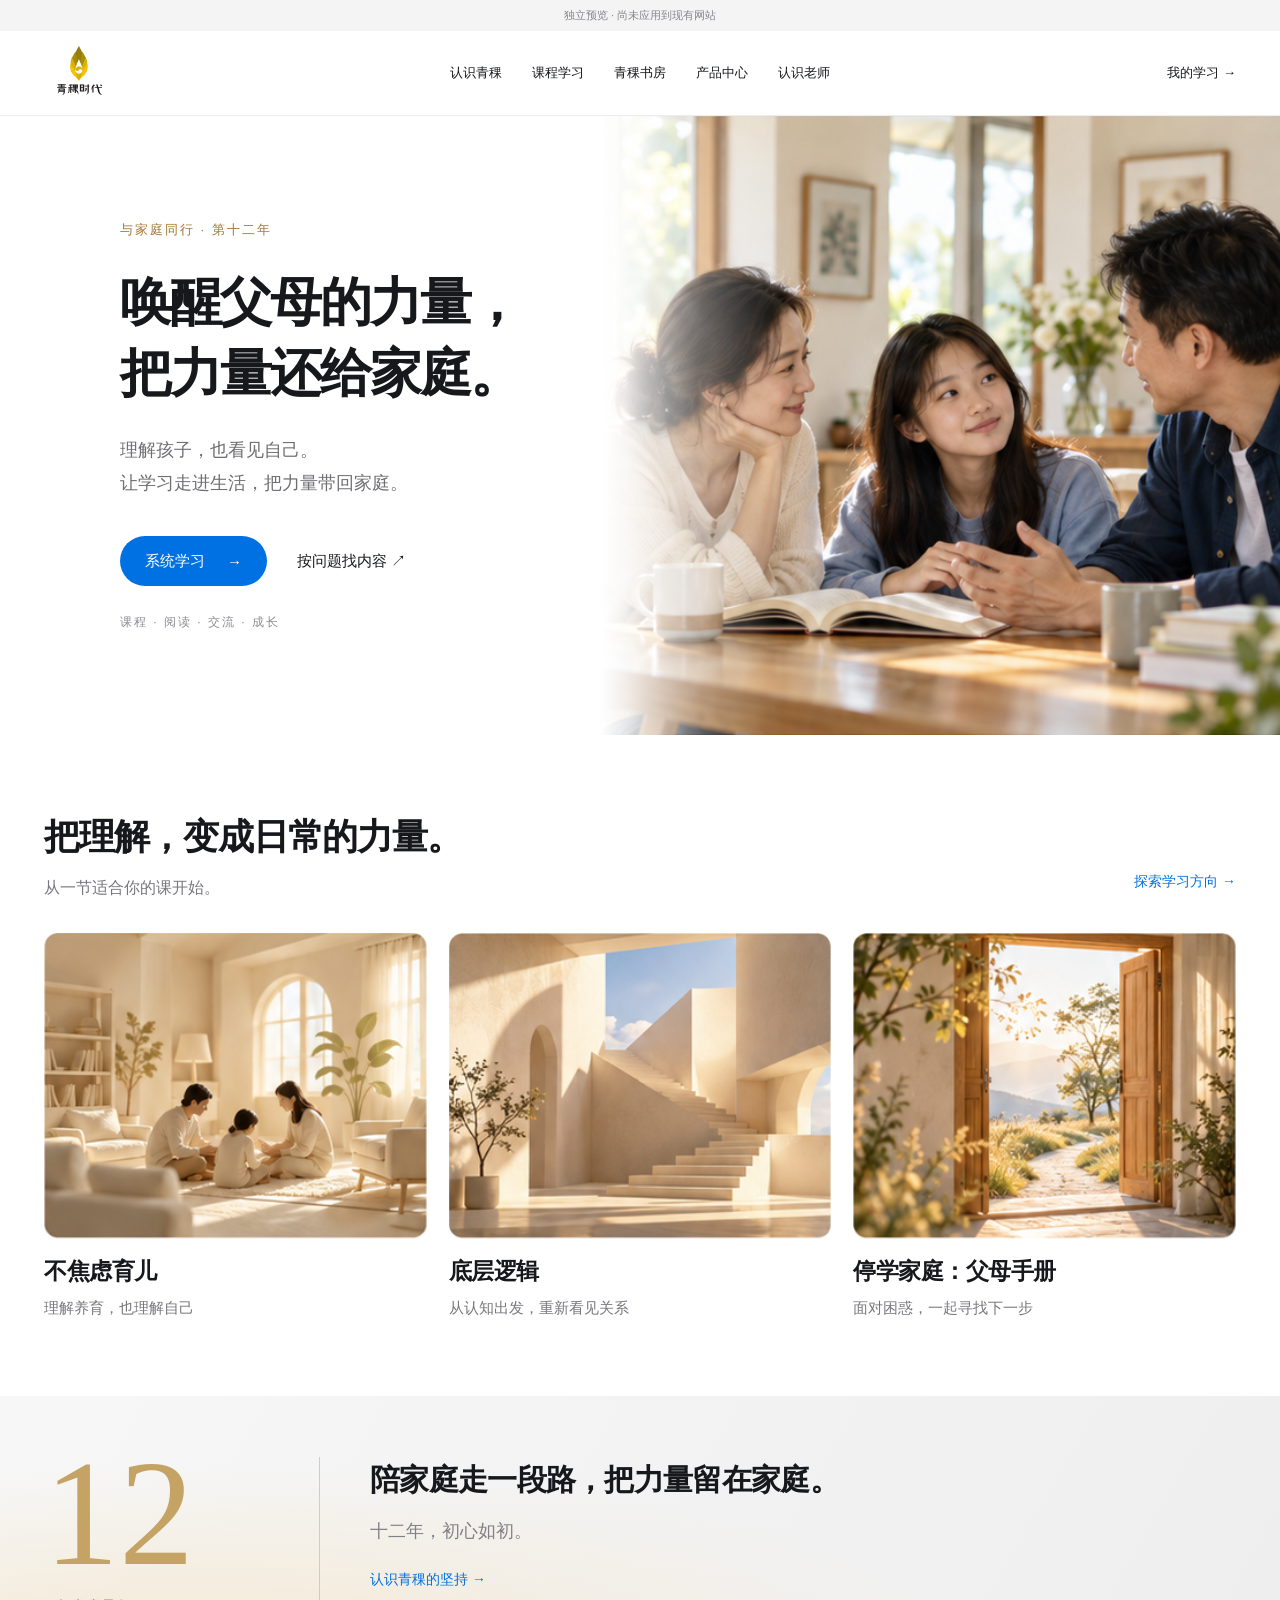
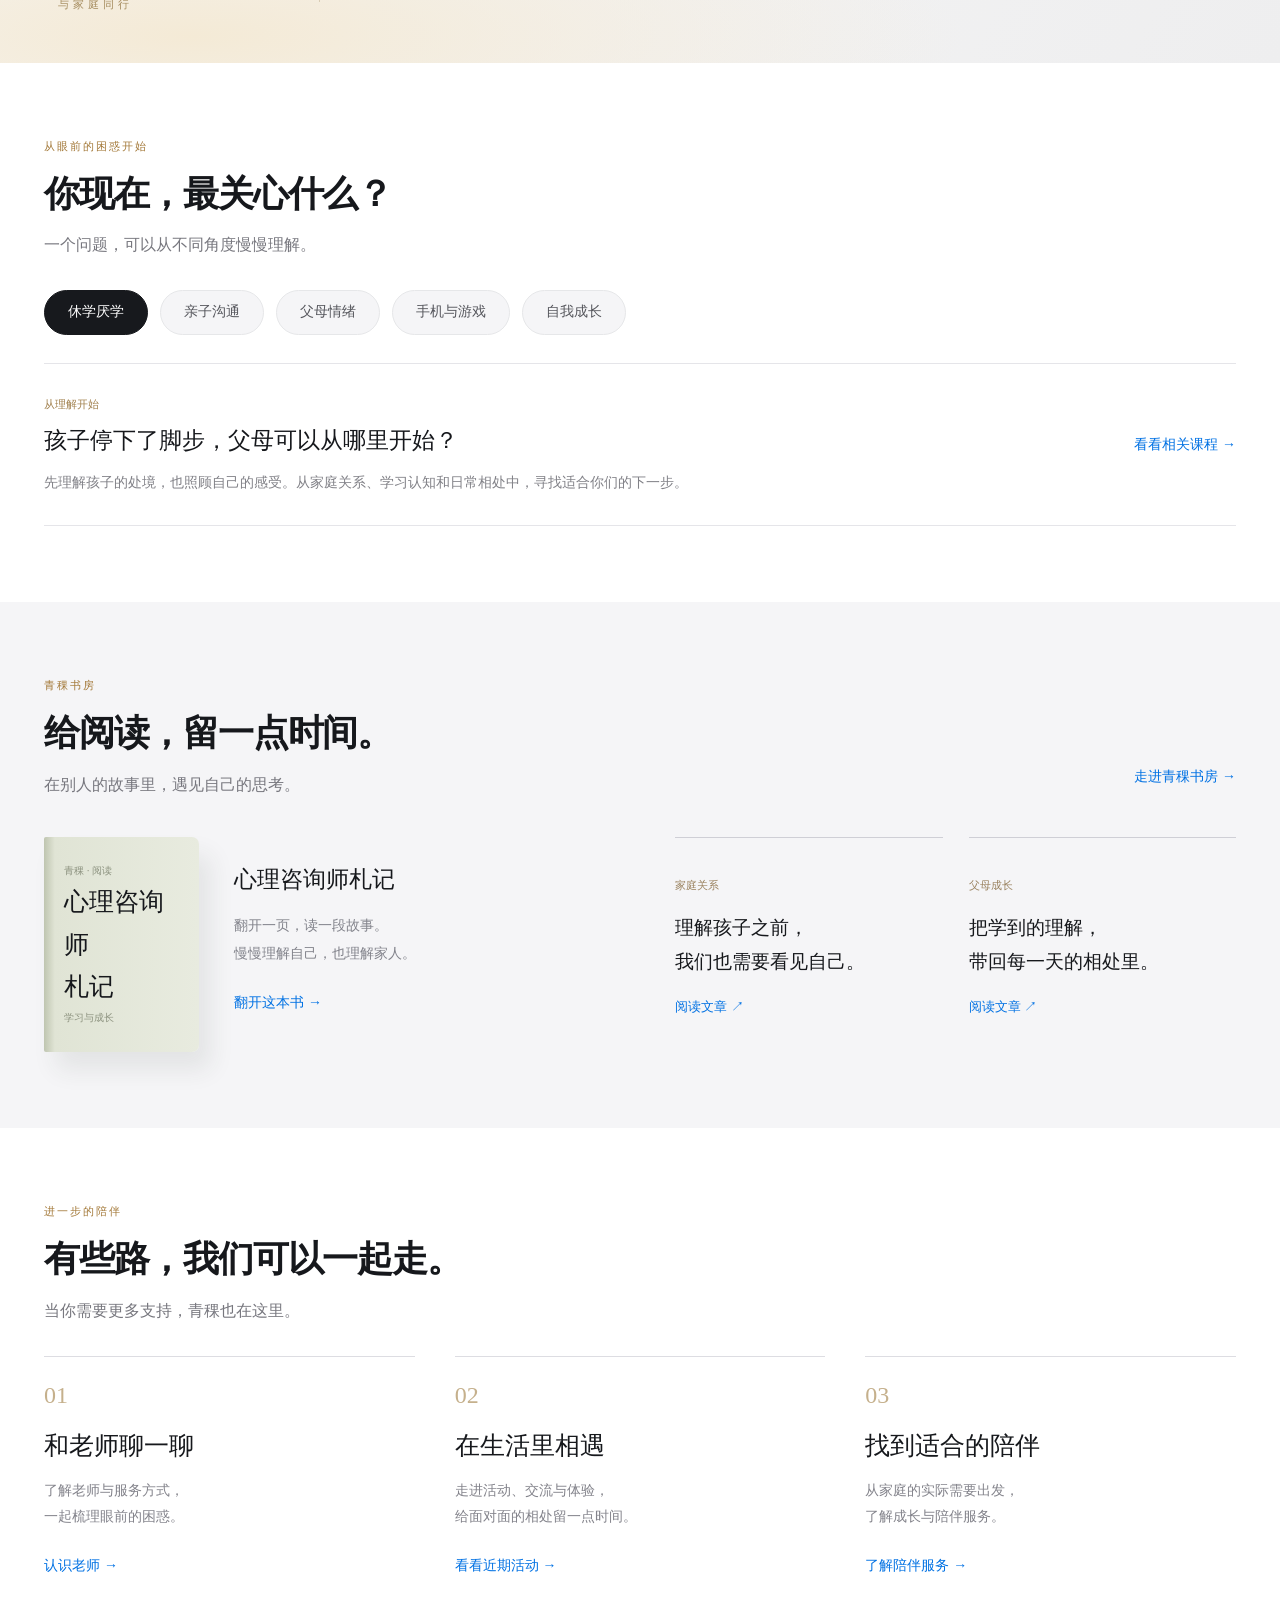
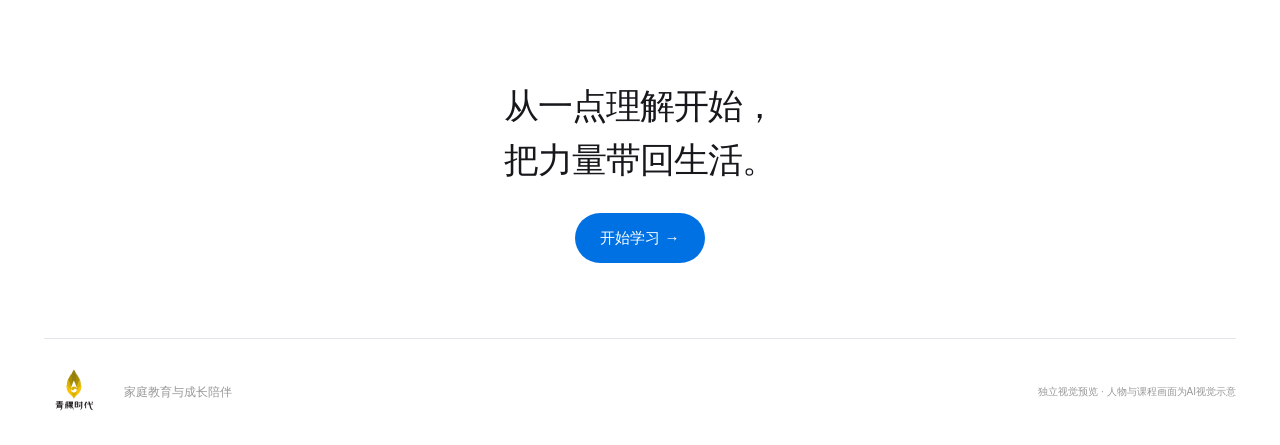
==== home-v2/index.html @ 6da7b911 "Add Qingke family learning homepage v2 preview" ====
<!doctype html>
<html lang="zh-CN"><head><meta charset="utf-8"><meta name="viewport" content="width=device-width,initial-scale=1"><title>青稞 · 首页视觉预览第二版</title><link rel="stylesheet" href="v2.css"></head>
<body><div class="preview-label">独立预览 · 尚未应用到现有网站</div><header><div class="navigation"><a href="#top" aria-label="青稞时代"><img src="logo.png" alt="青稞时代"></a><nav aria-label="主导航"><a href="#brand">认识青稞</a><a href="#courses">课程学习</a><a href="#reading">青稞书房</a><a href="#support">产品中心</a><a href="#support">认识老师</a></nav><a class="account" href="#courses">我的学习 →</a></div></header>
<main id="top"><section class="hero"><div class="hero-media" role="img" aria-label="一家人在明亮的家中围坐交流，图片为AI生成的视觉示意"></div><div class="hero-content"><p class="eyebrow">与家庭同行 · 第十二年</p><h1>唤醒父母的力量，<br>把力量还给家庭。</h1><p class="intro">理解孩子，也看见自己。<br>让学习走进生活，把力量带回家庭。</p><div class="hero-actions"><a class="primary" href="#courses">系统学习 <span>→</span></a><a class="text-link" href="#topics">按问题找内容 ↗</a></div><p class="hero-caption">课程 · 阅读 · 交流 · 成长</p></div></section>
<section class="section courses" id="courses"><div class="section-heading"><div><h2>把理解，变成日常的力量。</h2><p>从一节适合你的课开始。</p></div><a href="#topics">探索学习方向 →</a></div><div class="course-grid">
<a class="course" href="#" data-course="不焦虑育儿"><div class="cover cover-one" role="img" aria-label="温暖家中的家庭微缩场景"></div><h3>不焦虑育儿</h3><p>理解养育，也理解自己</p></a>
<a class="course" href="#" data-course="底层逻辑"><div class="cover cover-two" role="img" aria-label="阳光中的建筑与阶梯"></div><h3>底层逻辑</h3><p>从认知出发，重新看见关系</p></a>
<a class="course" href="#" data-course="停学家庭：父母手册"><div class="cover cover-three" role="img" aria-label="通向自然的敞开门与小路"></div><h3>停学家庭：父母手册</h3><p>面对困惑，一起寻找下一步</p></a></div></section>
<section class="brand" id="brand"><div class="brand-inner"><div class="number">12<span>与家庭同行</span></div><div><h2>陪家庭走一段路，<br class="mobile">把力量留在家庭。</h2><p>十二年，初心如初。</p><button class="plain-link" data-message="扎根中国家庭的真实生活，以学习启发觉察，以交流增进理解，陪伴父母把所学带回日常。">认识青稞的坚持 →</button></div></div></section>
<section class="section topics" id="topics"><div class="section-heading"><div><p class="eyebrow">从眼前的困惑开始</p><h2>你现在，最关心什么？</h2><p>一个问题，可以从不同角度慢慢理解。</p></div></div><div class="topic-buttons" aria-label="选择关心的问题"><button aria-pressed="true">休学厌学</button><button aria-pressed="false">亲子沟通</button><button aria-pressed="false">父母情绪</button><button aria-pressed="false">手机与游戏</button><button aria-pressed="false">自我成长</button></div><div class="topic-detail"><div><span class="topic-label">从理解开始</span><h3 id="topic-title">孩子停下了脚步，父母可以从哪里开始？</h3><p id="topic-text">先理解孩子的处境，也照顾自己的感受。从家庭关系、学习认知和日常相处中，寻找适合你们的下一步。</p></div><a id="topic-course" href="#courses">看看相关课程 →</a></div></section>
<section class="reading" id="reading"><div class="section reading-inner"><div class="section-heading"><div><p class="eyebrow">青稞书房</p><h2>给阅读，留一点时间。</h2><p>在别人的故事里，遇见自己的思考。</p></div><button class="plain-link" data-message="此处将进入青稞书房，呈现书籍与精选文章。当前为首页布局预览。">走进青稞书房 →</button></div><div class="reading-grid"><div class="book-feature"><div class="book"><small>青稞 · 阅读</small><strong>心理咨询师<br>札记</strong><small>学习与成长</small></div><div><h3>心理咨询师札记</h3><p>翻开一页，读一段故事。<br>慢慢理解自己，也理解家人。</p><button class="plain-link" data-message="这里将打开《心理咨询师札记》的阅读页面。">翻开这本书 →</button></div></div><div class="articles"><button data-message="文章标题为本次排版示意，正式应用时关联现有文章。"><small>家庭关系</small><h3>理解孩子之前，<br>我们也需要看见自己。</h3><span>阅读文章 ↗</span></button><button data-message="文章标题为本次排版示意，正式应用时关联现有文章。"><small>父母成长</small><h3>把学到的理解，<br>带回每一天的相处里。</h3><span>阅读文章 ↗</span></button></div></div></div></section>
<section class="section" id="support"><div class="section-heading"><div><p class="eyebrow">进一步的陪伴</p><h2>有些路，我们可以一起走。</h2><p>当你需要更多支持，青稞也在这里。</p></div></div><div class="support-grid"><article><span>01</span><h3>和老师聊一聊</h3><p>了解老师与服务方式，<br>一起梳理眼前的困惑。</p><button class="plain-link" data-message="这里将进入老师介绍，了解专业方向与服务方式。">认识老师 →</button></article><article><span>02</span><h3>在生活里相遇</h3><p>走进活动、交流与体验，<br>给面对面的相处留一点时间。</p><button class="plain-link" data-message="这里将进入活动日历，展示已发布的活动。">看看近期活动 →</button></article><article><span>03</span><h3>找到适合的陪伴</h3><p>从家庭的实际需要出发，<br>了解成长与陪伴服务。</p><button class="plain-link" data-message="这里将进入现有产品中心，展示成长与陪伴服务。">了解陪伴服务 →</button></article></div></section>
<section class="closing"><h2>从一点理解开始，<br>把力量带回生活。</h2><a class="primary" href="#courses">开始学习 →</a></section></main>
<footer><img src="logo.png" alt="青稞时代"><p>家庭教育与成长陪伴</p><small>独立视觉预览 · 人物与课程画面为AI视觉示意</small></footer>
<dialog id="preview-dialog" aria-labelledby="dialog-title"><button class="close" aria-label="关闭">×</button><p class="eyebrow">首页预览</p><h2 id="dialog-title"></h2><p id="dialog-text"></p><button class="primary close-action">继续浏览</button></dialog><script src="v2.js"></script></body></html>
---- home-v2/v2.css ----
*{box-sizing:border-box}html{scroll-behavior:smooth;scroll-padding-top:105px}body{margin:0;background:#fff;color:#16181c;font-family:-apple-system,BlinkMacSystemFont,"Segoe UI","Microsoft YaHei",sans-serif;-webkit-font-smoothing:antialiased}a{color:inherit;text-decoration:none}button{font:inherit;cursor:pointer}a,button{-webkit-tap-highlight-color:transparent}a:focus-visible,button:focus-visible{outline:3px solid #007aff;outline-offset:5px}.preview-label{background:#f4f4f5;text-align:center;font-size:11px;color:#85858b;padding:8px}header{background:#fffffff2;border-bottom:1px solid #ededf0;position:sticky;top:0;z-index:10;backdrop-filter:blur(15px)}.navigation{max-width:1240px;margin:auto;padding:12px 24px;display:grid;grid-template-columns:1fr auto 1fr;align-items:center;gap:20px}.navigation img{width:70px;height:60px;object-fit:contain;display:block}.navigation nav{display:flex;gap:30px;font-size:13px;font-weight:500}.navigation nav a,.account{display:flex;align-items:center;min-height:44px}.account{justify-self:end;font-size:13px}.hero{max-width:1440px;margin:auto;min-height:620px;position:relative;overflow:hidden;display:flex;align-items:center}.hero-media{position:absolute;right:0;top:0;width:min(62%,680px);aspect-ratio:616/561;background-image:url('approved-concept.png');background-size:176.3% auto;background-position:100% 7.44%;background-repeat:no-repeat}.hero-media:after{content:"";position:absolute;inset:0;background:linear-gradient(90deg,#fff 0%,#ffffffdb 4%,#ffffff55 15%,transparent 27%)}.hero-content{position:relative;z-index:1;padding:60px max(30px,calc((1440px - 1200px)/2));padding-right:0;width:66%}.eyebrow{font-size:13px;letter-spacing:2px;color:#a27736;margin:0 0 28px}.hero h1{font-size:clamp(40px,4.1vw,60px);font-weight:700;line-height:1.35;letter-spacing:-2px;margin:0 0 25px}.intro{font-size:18px;line-height:1.85;color:#6e6e73;margin:0}.hero-actions{display:flex;align-items:center;gap:30px;margin-top:36px}.primary{display:inline-flex;align-items:center;justify-content:center;gap:22px;min-height:50px;padding:13px 25px;background:#0071e3;color:white;border:0;border-radius:99px;font-size:15px;font-weight:550}.text-link{font-size:15px;font-weight:550;min-height:44px;display:inline-flex;align-items:center}.hero-caption{font-size:12px;letter-spacing:2px;color:#8b8c94;margin:28px 0 0}.section{max-width:1240px;margin:0 auto;padding:76px 24px}.section-heading{display:flex;justify-content:space-between;align-items:flex-end;gap:24px;margin-bottom:30px}.section-heading h2{font-size:36px;line-height:1.4;font-weight:650;letter-spacing:-1.2px;margin:0}.section-heading p:not(.eyebrow){font-size:16px;color:#77777e;margin:12px 0 0;line-height:1.8}.section-heading>a{font-size:14px;color:#0071e3;white-space:nowrap;padding:12px 0}.section-heading .eyebrow{font-size:11px;margin:0 0 15px}.course-grid{display:grid;grid-template-columns:repeat(3,minmax(0,1fr));gap:22px}.cover{aspect-ratio:332/265;background-image:url('approved-concept.png');background-repeat:no-repeat;background-size:327.1% auto;border-radius:13px;transition:filter .2s}.cover-one{background-position:4.1% 67.96%}.cover-two{background-position:50.13% 67.96%}.cover-three{background-position:96.02% 67.96%}.course:hover .cover{filter:brightness(1.04)}.course h3{font-size:23px;font-weight:600;letter-spacing:-.5px;margin:17px 0 8px}.course p{font-size:15px;color:#77777e;line-height:1.7;margin:0}.brand{background:radial-gradient(ellipse at 15% 90%,#f4ead6,transparent 50%),linear-gradient(120deg,#f7f7f7,#eeeeef);overflow:hidden}.brand-inner{max-width:1240px;padding:50px 24px;margin:auto;display:flex;align-items:center;gap:55px}.number{font-family:Georgia,serif;font-size:150px;line-height:.9;color:#c5a365;min-width:220px;position:relative;font-weight:400}.number span{display:block;font-family:"Microsoft YaHei",sans-serif;font-size:11px;line-height:1.5;letter-spacing:4px;margin:15px 0 0 14px;color:#a68d60}.brand-inner>div+div{padding-left:50px;border-left:1px solid #d9ccb4}.brand h2{font-size:30px;line-height:1.55;font-weight:600;letter-spacing:-.7px;margin:0}.brand p{font-size:18px;color:#818086;margin:15px 0}.plain-link{border:0;background:none;color:#0071e3;font-size:14px;padding:10px 0;text-align:left;min-height:44px}.mobile{display:none}.topic-buttons{display:flex;gap:12px;flex-wrap:wrap;margin:28px 0}.topic-buttons button{background:#f5f5f7;color:#55565c;border:1px solid #e6e7e9;min-height:45px;padding:11px 23px;border-radius:99px;font-size:14px}.topic-buttons button[aria-pressed=true]{background:#17191d;color:#fff;border-color:#17191d}.topic-detail{border-top:1px solid #e5e5e9;border-bottom:1px solid #e5e5e9;padding:30px 0;display:flex;align-items:center;justify-content:space-between;gap:35px}.topic-label{font-size:11px;color:#a07f4b}.topic-detail h3{font-size:23px;font-weight:500;line-height:1.6;margin:10px 0}.topic-detail p{font-size:14px;color:#818187;line-height:1.9;max-width:780px;margin:0}.topic-detail>a{color:#0071e3;white-space:nowrap;font-size:14px}.reading{background:#f5f5f7}.reading-grid{display:grid;grid-template-columns:1fr 1fr;gap:70px;margin-top:38px}.book-feature{display:flex;align-items:center;gap:35px}.book{flex:none;width:155px;height:215px;background:linear-gradient(90deg,#bfc5b0,#e0e4d5 7%,#e8ebdf);border-radius:2px 7px 7px 2px;box-shadow:12px 18px 24px #343b3416;padding:27px 20px;display:flex;flex-direction:column;justify-content:space-between}.book small{font-size:10px;color:#8b917e}.book strong{font-family:serif;font-size:25px;line-height:1.7;font-weight:400}.book-feature h3{font-size:23px;font-weight:550;margin:0 0 16px}.book-feature p{font-size:14px;color:#82838b;line-height:2}.articles{display:grid;grid-template-columns:1fr 1fr;gap:26px}.articles button{background:none;border:0;text-align:left;border-top:1px solid #cfcfd6;padding:23px 0;color:inherit}.articles small{font-size:11px;color:#9a825f}.articles h3{font-size:19px;line-height:1.8;font-weight:500;margin:18px 0}.articles span{font-size:13px;color:#0071e3}.support-grid{display:grid;grid-template-columns:repeat(3,1fr);gap:40px}.support-grid article{border-top:1px solid #dddde2;padding-top:25px}.support-grid article>span{font-family:Georgia,serif;color:#c5b08c;font-size:24px}.support-grid h3{font-size:25px;font-weight:500;margin:20px 0 15px}.support-grid p{font-size:14px;color:#83838b;line-height:1.9}.closing{text-align:center;padding:15px 24px 75px}.closing h2{font-size:35px;letter-spacing:-1px;font-weight:550;line-height:1.55;margin:0 0 26px}footer{max-width:1192px;border-top:1px solid #e5e5ea;margin:auto;padding:28px 0;display:flex;align-items:center;gap:20px;color:#999;font-size:12px}footer img{width:60px;height:50px;object-fit:contain}footer small{margin-left:auto;font-size:10px}dialog{border:1px solid #e4e4e8;border-radius:22px;width:min(450px,90vw);padding:34px;line-height:1.8}dialog::backdrop{background:#0005}dialog .eyebrow{font-size:11px;margin-bottom:16px}dialog h2{font-size:24px;font-weight:550}dialog p{color:#74747b;font-size:14px}.close{position:absolute;right:15px;top:10px;background:none;border:0;font-size:25px;padding:8px;color:#888}.close-action{margin-top:15px}@media(min-width:1441px){.hero-content{padding-left:120px}}@media(max-width:1150px){.hero{min-height:540px}.hero-content{padding-left:35px}.hero h1{font-size:44px}.hero-media{width:60%;max-height:100%}.intro{font-size:16px}.navigation nav{gap:20px}.brand h2{font-size:26px}.brand-inner{gap:30px}.brand-inner>div+div{padding-left:30px}.number{font-size:125px;min-width:180px}.reading-grid{gap:35px}.book-feature{gap:20px}}@media(max-width:800px){.navigation{grid-template-columns:1fr 1fr;gap:8px}.navigation nav{grid-row:2;grid-column:1/-1;overflow:auto;white-space:nowrap;font-size:12px;gap:24px}.navigation img{width:55px;height:45px}.hero{min-height:480px}.hero h1{font-size:37px}.hero-content{width:72%;padding-left:24px}.hero-media{top:auto;bottom:0;width:60%}.hero-media:after{background:linear-gradient(90deg,white,#ffffffbb 15%,transparent 45%)}.hero-actions{gap:18px}.primary,.text-link{font-size:13px}.section{padding:52px 24px}.section-heading h2{font-size:28px}.course h3{font-size:19px}.course p{font-size:13px}.brand-inner{gap:24px}.brand-inner>div+div{padding-left:24px}.brand h2{font-size:23px}.number{min-width:140px;font-size:105px}.reading-grid{grid-template-columns:1fr}.support-grid{gap:24px}.support-grid h3{font-size:21px}footer{margin:0 24px;flex-wrap:wrap}}@media(max-width:600px){html{scroll-padding-top:145px}.hero{display:flex;flex-direction:column;min-height:0;align-items:stretch}.hero-content{width:100%;padding:40px 24px 22px;order:0}.hero h1{font-size:37px;letter-spacing:-1.5px}.eyebrow{font-size:12px;margin-bottom:22px}.hero-media{position:relative;width:100%;aspect-ratio:616/561;order:1;top:auto;bottom:auto;max-height:none}.hero-media:after{background:linear-gradient(180deg,#fff,transparent 20%)}.hero-caption{margin:24px 0 0;font-size:11px}.hero-actions{margin-top:27px;gap:20px}.section-heading{display:block}.section-heading>a{display:inline-block;margin-top:13px}.section-heading h2{font-size:27px;letter-spacing:-.8px}.course-grid{grid-template-columns:1fr;gap:30px}.cover{aspect-ratio:332/265}.course h3{font-size:23px}.course p{font-size:15px}.brand-inner{display:block;padding:32px 24px}.number{font-size:90px;display:flex;align-items:baseline;gap:20px}.number span{margin:0}.brand-inner>div+div{border-left:0;border-top:1px solid #d9ccb4;margin-top:24px;padding:24px 0 0}.brand h2{font-size:25px}.brand p{font-size:16px}.mobile{display:block}.topic-detail{display:block}.topic-detail h3{font-size:21px}.topic-detail>a{display:inline-block;margin-top:18px}.topic-buttons{gap:9px}.topic-buttons button{padding:10px 16px;font-size:13px}.book{width:115px;height:170px;padding:19px 15px}.book strong{font-size:20px}.book-feature h3{font-size:20px}.book-feature p{font-size:13px}.articles{gap:24px}.articles h3{font-size:16px}.support-grid{grid-template-columns:1fr;gap:25px}.support-grid article{position:relative;padding-left:45px}.support-grid article>span{position:absolute;left:0;top:37px}.support-grid h3{margin-top:10px}.closing h2{font-size:29px}footer small{width:100%;margin:0}dialog{padding:28px}}@media(prefers-reduced-motion:reduce){html{scroll-behavior:auto}.cover{transition:none}}
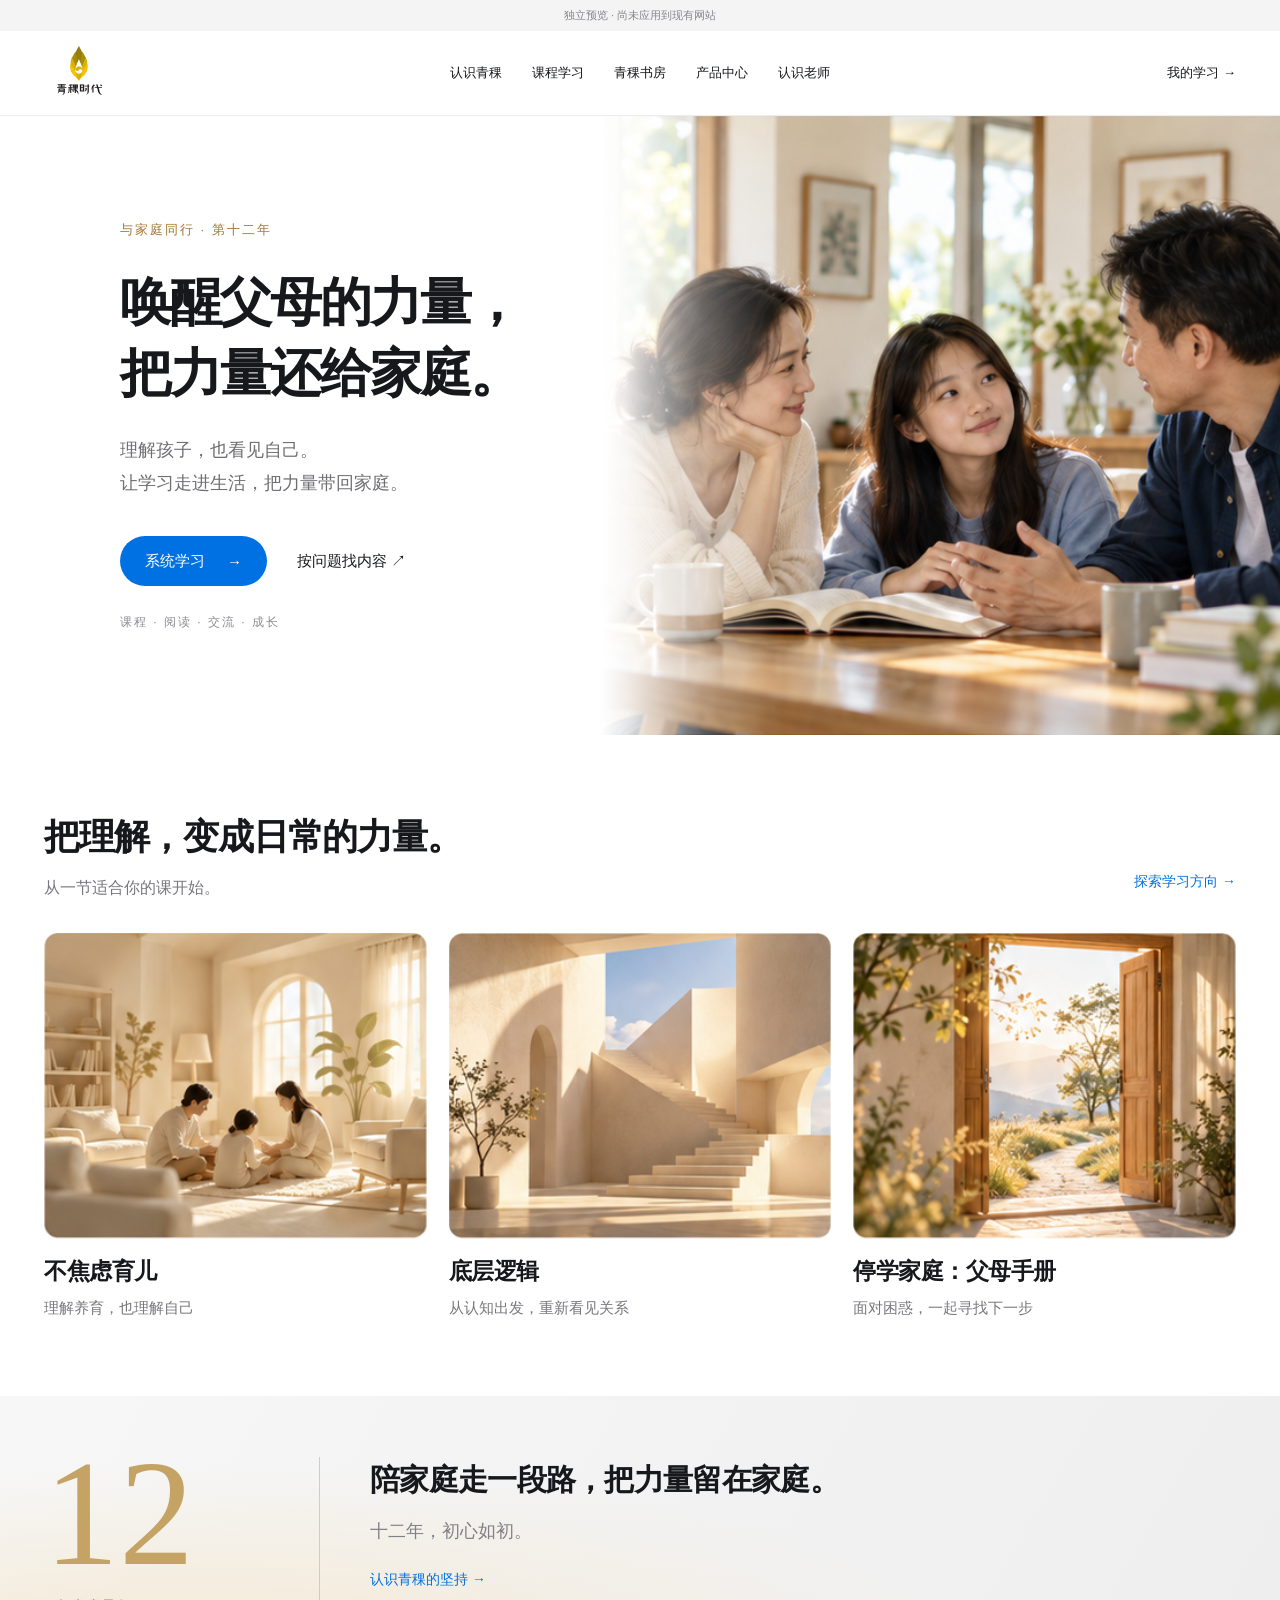
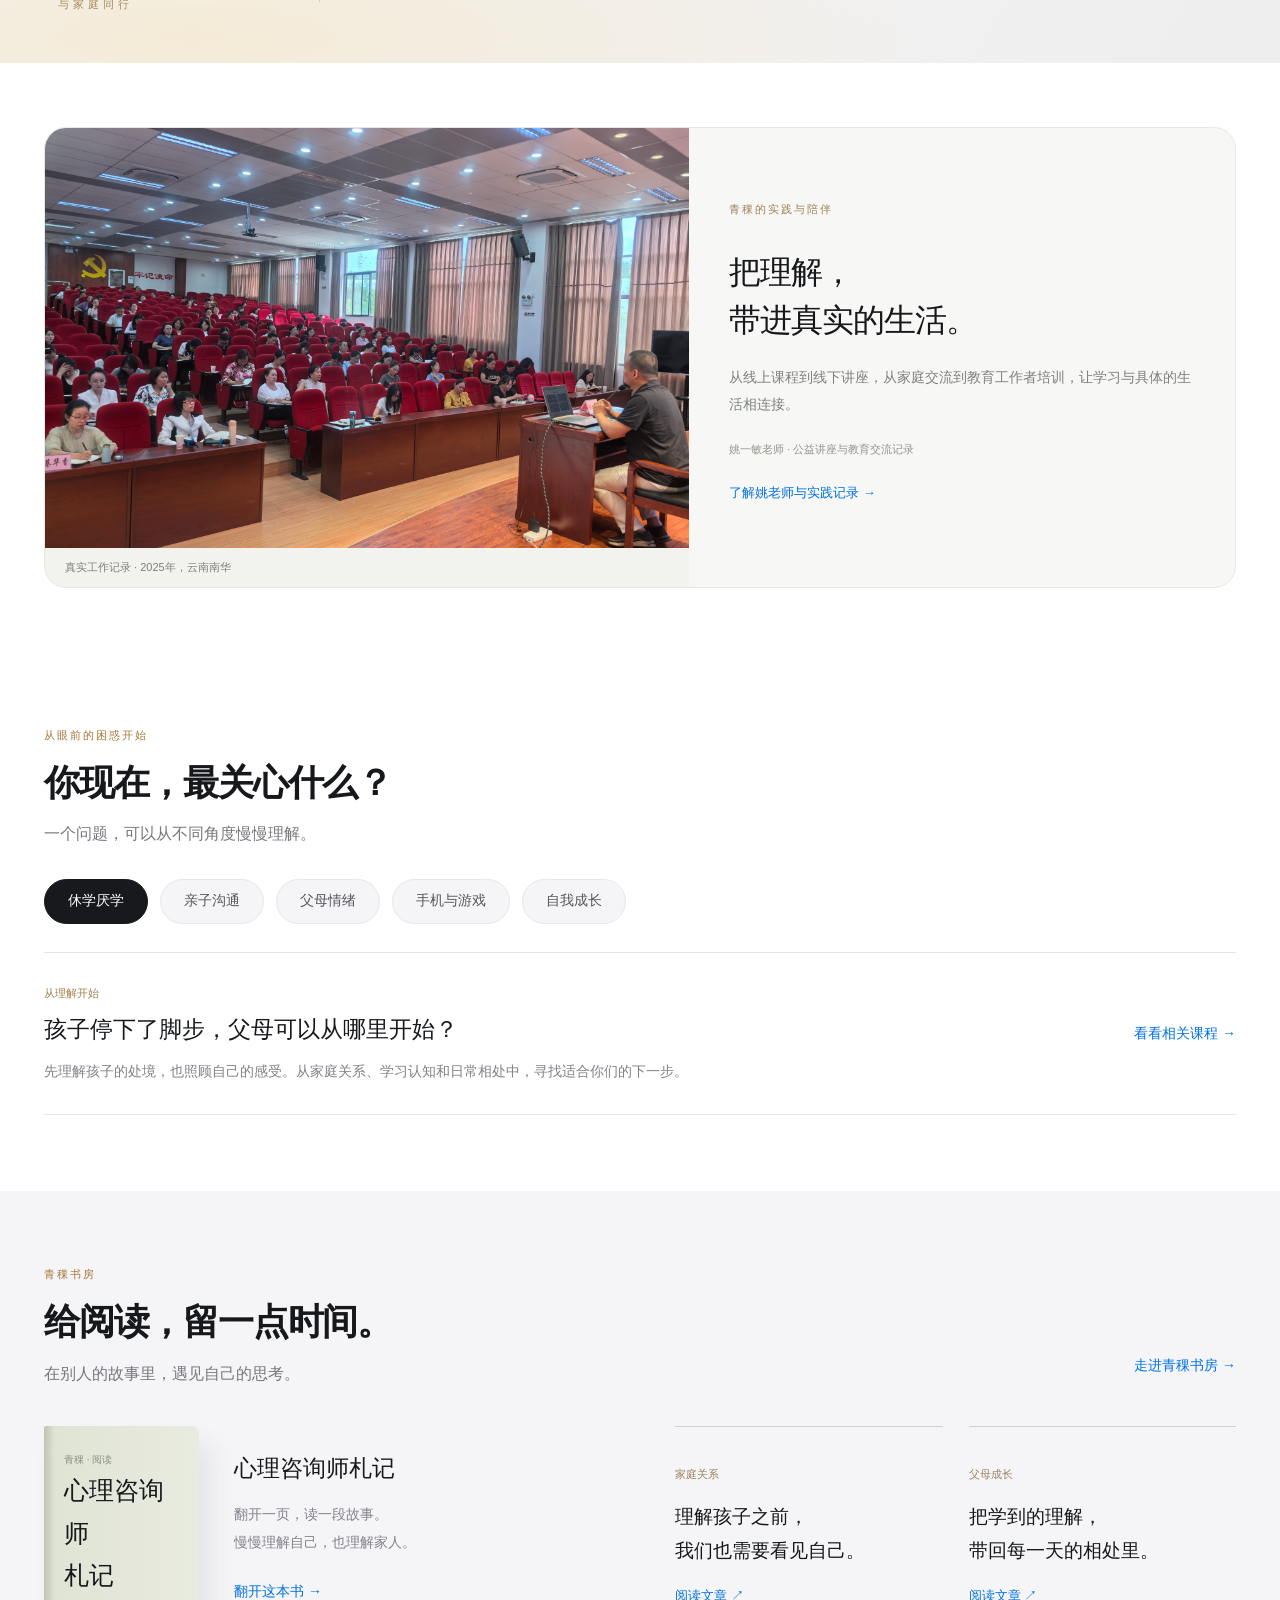
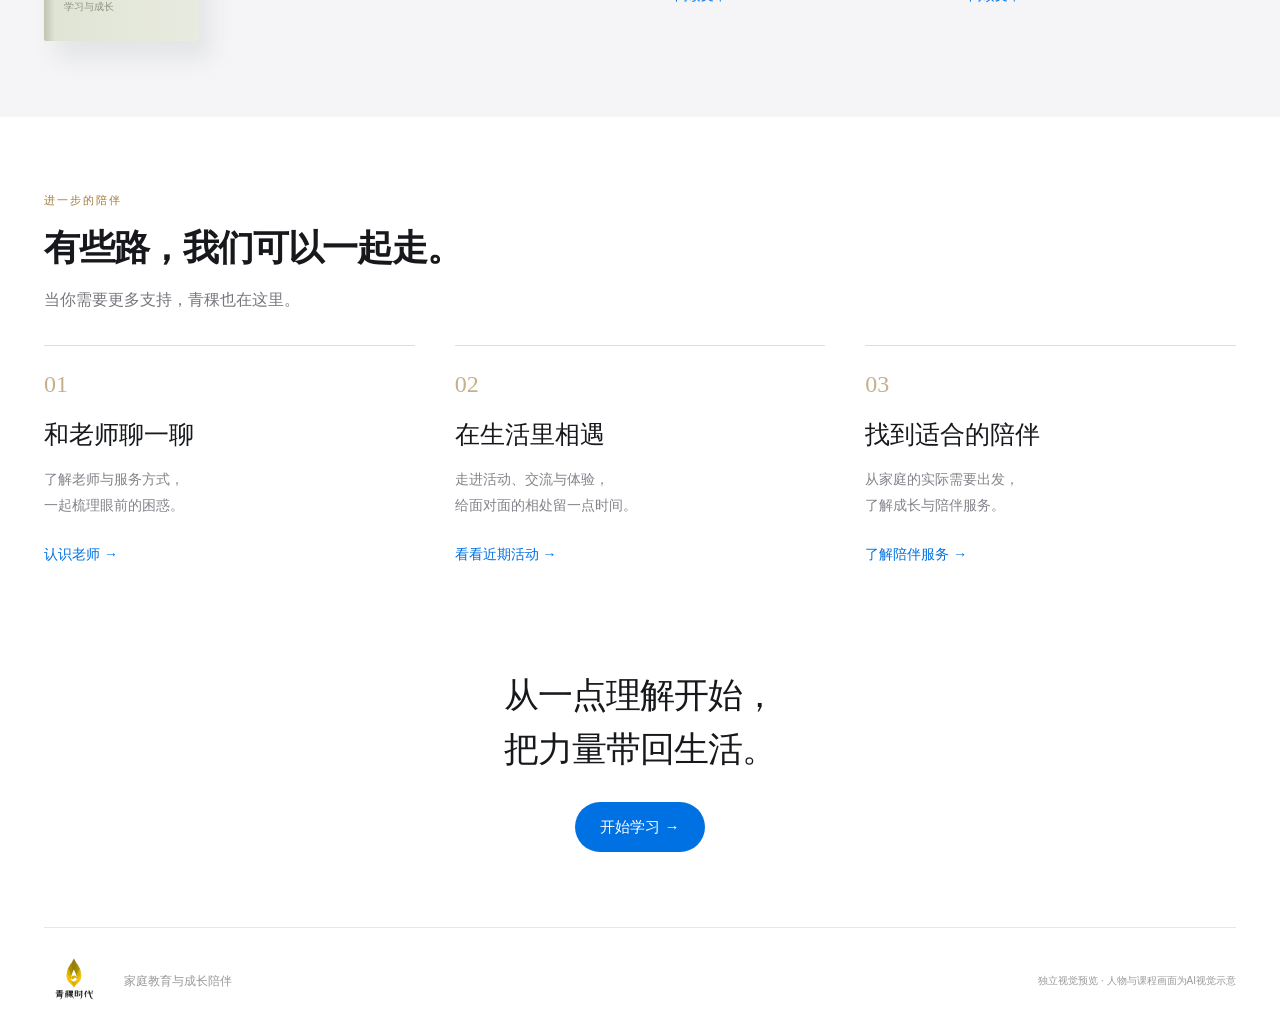
==== commit b035e969: "Add verified Yao Yimin public teaching records to homepage preview" ====
--- a/home-v2/index.html
+++ b/home-v2/index.html
@@ -1,5 +1,5 @@
 <!doctype html>
-<html lang="zh-CN"><head><meta charset="utf-8"><meta name="viewport" content="width=device-width,initial-scale=1"><title>青稞 · 首页视觉预览第二版</title><link rel="stylesheet" href="v2.css"></head>
+<html lang="zh-CN"><head><meta charset="utf-8"><meta name="viewport" content="width=device-width,initial-scale=1"><title>青稞 · 首页视觉预览第二版</title><link rel="stylesheet" href="v2.css"><link rel="stylesheet" href="yao-public-work.css"></head>
 <body><div class="preview-label">独立预览 · 尚未应用到现有网站</div><header><div class="navigation"><a href="#top" aria-label="青稞时代"><img src="logo.png" alt="青稞时代"></a><nav aria-label="主导航"><a href="#brand">认识青稞</a><a href="#courses">课程学习</a><a href="#reading">青稞书房</a><a href="#support">产品中心</a><a href="#support">认识老师</a></nav><a class="account" href="#courses">我的学习 →</a></div></header>
 <main id="top"><section class="hero"><div class="hero-media" role="img" aria-label="一家人在明亮的家中围坐交流，图片为AI生成的视觉示意"></div><div class="hero-content"><p class="eyebrow">与家庭同行 · 第十二年</p><h1>唤醒父母的力量，<br>把力量还给家庭。</h1><p class="intro">理解孩子，也看见自己。<br>让学习走进生活，把力量带回家庭。</p><div class="hero-actions"><a class="primary" href="#courses">系统学习 <span>→</span></a><a class="text-link" href="#topics">按问题找内容 ↗</a></div><p class="hero-caption">课程 · 阅读 · 交流 · 成长</p></div></section>
 <section class="section courses" id="courses"><div class="section-heading"><div><h2>把理解，变成日常的力量。</h2><p>从一节适合你的课开始。</p></div><a href="#topics">探索学习方向 →</a></div><div class="course-grid">
@@ -7,9 +7,9 @@
 <a class="course" href="#" data-course="底层逻辑"><div class="cover cover-two" role="img" aria-label="阳光中的建筑与阶梯"></div><h3>底层逻辑</h3><p>从认知出发，重新看见关系</p></a>
 <a class="course" href="#" data-course="停学家庭：父母手册"><div class="cover cover-three" role="img" aria-label="通向自然的敞开门与小路"></div><h3>停学家庭：父母手册</h3><p>面对困惑，一起寻找下一步</p></a></div></section>
 <section class="brand" id="brand"><div class="brand-inner"><div class="number">12<span>与家庭同行</span></div><div><h2>陪家庭走一段路，<br class="mobile">把力量留在家庭。</h2><p>十二年，初心如初。</p><button class="plain-link" data-message="扎根中国家庭的真实生活，以学习启发觉察，以交流增进理解，陪伴父母把所学带回日常。">认识青稞的坚持 →</button></div></div></section>
-<section class="section topics" id="topics"><div class="section-heading"><div><p class="eyebrow">从眼前的困惑开始</p><h2>你现在，最关心什么？</h2><p>一个问题，可以从不同角度慢慢理解。</p></div></div><div class="topic-buttons" aria-label="选择关心的问题"><button aria-pressed="true">休学厌学</button><button aria-pressed="false">亲子沟通</button><button aria-pressed="false">父母情绪</button><button aria-pressed="false">手机与游戏</button><button aria-pressed="false">自我成长</button></div><div class="topic-detail"><div><span class="topic-label">从理解开始</span><h3 id="topic-title">孩子停下了脚步，父母可以从哪里开始？</h3><p id="topic-text">先理解孩子的处境，也照顾自己的感受。从家庭关系、学习认知和日常相处中，寻找适合你们的下一步。</p></div><a id="topic-course" href="#courses">看看相关课程 →</a></div></section>
+<section class="yao-summary" data-yao-summary aria-label="青稞真实工作记录"></section><section class="section topics" id="topics"><div class="section-heading"><div><p class="eyebrow">从眼前的困惑开始</p><h2>你现在，最关心什么？</h2><p>一个问题，可以从不同角度慢慢理解。</p></div></div><div class="topic-buttons" aria-label="选择关心的问题"><button aria-pressed="true">休学厌学</button><button aria-pressed="false">亲子沟通</button><button aria-pressed="false">父母情绪</button><button aria-pressed="false">手机与游戏</button><button aria-pressed="false">自我成长</button></div><div class="topic-detail"><div><span class="topic-label">从理解开始</span><h3 id="topic-title">孩子停下了脚步，父母可以从哪里开始？</h3><p id="topic-text">先理解孩子的处境，也照顾自己的感受。从家庭关系、学习认知和日常相处中，寻找适合你们的下一步。</p></div><a id="topic-course" href="#courses">看看相关课程 →</a></div></section>
 <section class="reading" id="reading"><div class="section reading-inner"><div class="section-heading"><div><p class="eyebrow">青稞书房</p><h2>给阅读，留一点时间。</h2><p>在别人的故事里，遇见自己的思考。</p></div><button class="plain-link" data-message="此处将进入青稞书房，呈现书籍与精选文章。当前为首页布局预览。">走进青稞书房 →</button></div><div class="reading-grid"><div class="book-feature"><div class="book"><small>青稞 · 阅读</small><strong>心理咨询师<br>札记</strong><small>学习与成长</small></div><div><h3>心理咨询师札记</h3><p>翻开一页，读一段故事。<br>慢慢理解自己，也理解家人。</p><button class="plain-link" data-message="这里将打开《心理咨询师札记》的阅读页面。">翻开这本书 →</button></div></div><div class="articles"><button data-message="文章标题为本次排版示意，正式应用时关联现有文章。"><small>家庭关系</small><h3>理解孩子之前，<br>我们也需要看见自己。</h3><span>阅读文章 ↗</span></button><button data-message="文章标题为本次排版示意，正式应用时关联现有文章。"><small>父母成长</small><h3>把学到的理解，<br>带回每一天的相处里。</h3><span>阅读文章 ↗</span></button></div></div></div></section>
 <section class="section" id="support"><div class="section-heading"><div><p class="eyebrow">进一步的陪伴</p><h2>有些路，我们可以一起走。</h2><p>当你需要更多支持，青稞也在这里。</p></div></div><div class="support-grid"><article><span>01</span><h3>和老师聊一聊</h3><p>了解老师与服务方式，<br>一起梳理眼前的困惑。</p><button class="plain-link" data-message="这里将进入老师介绍，了解专业方向与服务方式。">认识老师 →</button></article><article><span>02</span><h3>在生活里相遇</h3><p>走进活动、交流与体验，<br>给面对面的相处留一点时间。</p><button class="plain-link" data-message="这里将进入活动日历，展示已发布的活动。">看看近期活动 →</button></article><article><span>03</span><h3>找到适合的陪伴</h3><p>从家庭的实际需要出发，<br>了解成长与陪伴服务。</p><button class="plain-link" data-message="这里将进入现有产品中心，展示成长与陪伴服务。">了解陪伴服务 →</button></article></div></section>
 <section class="closing"><h2>从一点理解开始，<br>把力量带回生活。</h2><a class="primary" href="#courses">开始学习 →</a></section></main>
 <footer><img src="logo.png" alt="青稞时代"><p>家庭教育与成长陪伴</p><small>独立视觉预览 · 人物与课程画面为AI视觉示意</small></footer>
-<dialog id="preview-dialog" aria-labelledby="dialog-title"><button class="close" aria-label="关闭">×</button><p class="eyebrow">首页预览</p><h2 id="dialog-title"></h2><p id="dialog-text"></p><button class="primary close-action">继续浏览</button></dialog><script src="v2.js"></script></body></html>
+<dialog id="preview-dialog" aria-labelledby="dialog-title"><button class="close" aria-label="关闭">×</button><p class="eyebrow">首页预览</p><h2 id="dialog-title"></h2><p id="dialog-text"></p><button class="primary close-action">继续浏览</button></dialog><script src="v2.js"></script><script src="yao-public-work.js"></script></body></html>
--- a/home-v2/yao-public-work.css
+++ b/home-v2/yao-public-work.css
@@ -0,0 +1 @@
+.yao-summary{max-width:1240px;margin:0 auto;padding:64px 24px}.yao-feature{display:grid;grid-template-columns:1.18fr 1fr;gap:0;background:#f7f7f5;border:1px solid #e8e8e3;border-radius:22px;overflow:hidden}.yao-feature figure{margin:0;display:flex;flex-direction:column;min-width:0;background:#efefea}.yao-feature figure>img{width:100%;height:100%;min-height:300px;max-height:420px;object-fit:cover;object-position:center}.yao-feature figcaption{font-size:11px;color:#808078;padding:12px 20px;background:#f2f2ef}.yao-feature-copy{padding:40px;align-self:center}.yao-feature-copy .eyebrow,.yao-work>.eyebrow{color:#9c8156;font-size:11px;letter-spacing:2px}.yao-feature-copy h2{font-size:32px;line-height:1.5;font-weight:550;letter-spacing:-1px;margin:0 0 20px}.yao-feature-copy>p{font-size:14px;line-height:1.9;color:#7e827d}.yao-feature-copy .yao-feature-note{font-size:11px;color:#92968e;margin-top:22px}.yao-feature-copy>a{display:inline-flex;align-items:center;min-height:44px;font-size:13px;color:var(--qk-link,#0071e3)}.yao-work{margin-top:40px;padding-top:35px;border-top:1px solid #e2e3e4}.yao-work h2{font-size:26px;line-height:1.6}.yao-work .yao-lead{font-size:14px;line-height:1.9;color:#81848a;margin:14px 0 24px}.yao-activity-grid{display:grid;grid-template-columns:repeat(2,minmax(0,1fr));gap:26px}.yao-activity-grid article:first-child{grid-column:1/-1}.yao-image{padding:0;border:0;border-radius:12px;overflow:hidden;background:#f3f3f3;display:block;width:100%;position:relative;cursor:zoom-in}.yao-image>img{display:block;width:100%;aspect-ratio:16/10;object-fit:cover}.yao-image>span{position:absolute;bottom:10px;right:10px;background:#ffffffec;border-radius:6px;padding:5px 10px;font-size:11px;color:#43515c}.yao-activity-grid h3,.yao-record-grid h3{font-size:18px;line-height:1.6;margin:10px 0}.yao-activity-grid small,.yao-record-grid small{display:block;color:#9b8666;font-size:11px;margin-top:15px}.yao-activity-grid p,.yao-record-grid p{font-size:13px;color:#81848a;line-height:1.85}.yao-records{border:1px solid #e4e4e9;border-radius:12px;padding:20px;margin-top:30px}.yao-records summary{cursor:pointer;font-size:17px;font-weight:550;min-height:44px;padding:8px 0}.yao-records summary span{font-size:11px;color:#93939a;font-weight:400;margin-left:14px}.yao-record-grid{display:grid;grid-template-columns:1fr 1fr;gap:25px;margin-top:20px}.yao-certificate>img{object-fit:contain;background:#f1f1ee}.yao-image-dialog{width:min(1040px,94vw);max-height:92vh;overflow:auto;padding:28px;border-radius:18px}.yao-image-dialog h2{font-size:22px;padding-right:45px;margin:0 0 20px}.yao-image-dialog>img{display:block;max-width:100%;max-height:70vh;width:auto;height:auto;object-fit:contain;margin:auto}.yao-image-dialog p{font-size:12px;margin:18px 0 0;text-align:center}.yao-close{position:absolute;right:14px;top:10px;width:44px;height:44px;font-size:28px;background:none;border:0;color:#777;cursor:pointer}.about-main .yao-summary{padding-left:0;padding-right:0}@media(max-width:800px){.yao-feature{grid-template-columns:1fr}.yao-feature figure>img{min-height:0;max-height:none;aspect-ratio:16/10}.yao-feature-copy{padding:30px}.yao-feature-copy h2{font-size:28px}.yao-summary{padding:45px 20px}}@media(max-width:520px){.yao-activity-grid,.yao-record-grid{grid-template-columns:1fr}.yao-feature-copy{padding:25px}.yao-feature-copy h2{font-size:26px}.yao-records{padding:16px}.yao-work h2{font-size:23px}.yao-image-dialog{padding:24px 18px}.yao-image-dialog h2{font-size:19px}}
